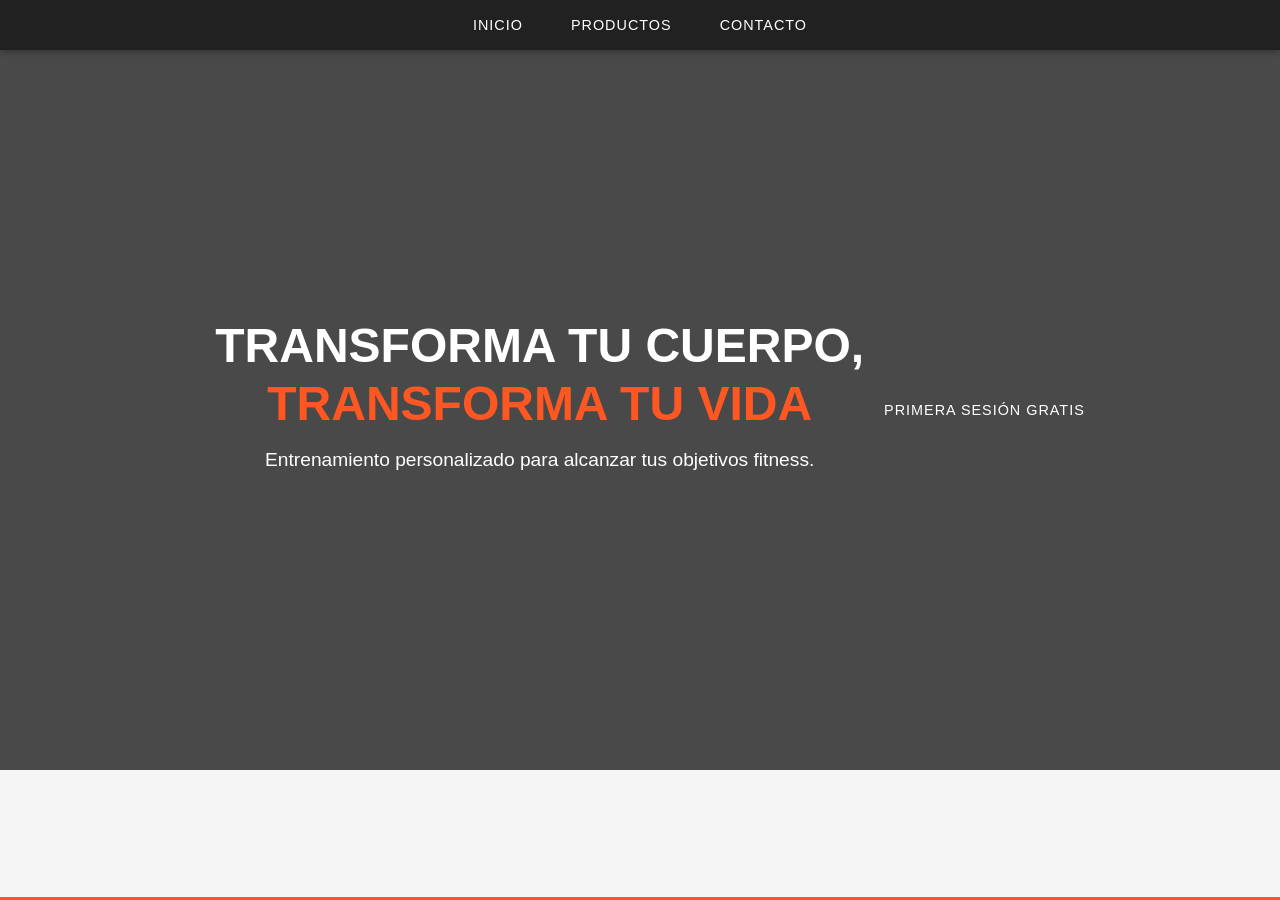
==== eleven-fitness/index.html @ de83482a "Comenzando proyecto landing personal trainer" ====
<!DOCTYPE html>
<html lang="en">
<head>
    <meta charset="UTF-8">
    <meta name="viewport" content="width=device-width, initial-scale=1.0">
    <title>Elleven Fitnes</title>
    <link rel="stylesheet" href="./css/styles.css">
</head>
<body>
    <header>
        <nav>
            <ul>
                <li><a href="#">Inicio</a></li>
                <li><a href="#">Productos</a></li>
                <li><a href="#">Contacto</a></li>
            </ul>
        </nav>
    </header>
    <main>
        <section class="banner-principal">
            <div class="banner-contenido">
                <h1>TRANSFORMA TU CUERPO, <span>TRANSFORMA TU VIDA</span></h1>
                <p>Entrenamiento personalizado para alcanzar tus objetivos fitness.</p>
            </div>
            <a href="#contacto" class="btn-principal">PRIMERA SESIÓN GRATIS</a>
        </section>
    </main>
    <footer></footer>
</body>
</html>
---- eleven-fitness/css/styles.css ----
* {
  padding: 0;
  margin: 0;
  box-sizing: border-box;
}

:root {
  --naranja-principal: #ff5722;
  --naranja-secundario: #ff8a65;
  --negro-principal: #212121;
  --gris-oscuro: #424242;
  --gris-claro: #f5f5f5;
  --blanco: #ffffff;
}

body {
  font-family: "Roboto", Arial, sans-serif;
  background-color: var(--gris-claro);
  color: var(--negro-principal);
}

header {
  background-color: var(--negro-principal);
  box-shadow: 0 2px 8px rgba(0, 0, 0, 0.3);
  padding: 1rem 0;
}

nav {
  display: flex;
  justify-content: center;
  max-width: 1200px;
  margin: 0 auto;
}

ul {
  display: flex;
  list-style: none;
}

li {
  margin: 0 1.5rem;
}

a {
  text-decoration: none;
  color: var(--blanco);
  font-weight: 500;
  transition: color 0.3s;
  text-transform: uppercase;
  letter-spacing: 1px;
  font-size: 0.9rem;
}

a:hover {
  color: var(--naranja-principal);
}

header::after {
  content: '';
  display: block;
  height: 3px;
  background-color: var(--naranja-principal);
  width: 100%;
  position: absolute;
  bottom: 0;
  left: 0;
}

/* Banner principal */

.banner-principal{
  background-image: linear-gradient(rgba(0, 0, 0, 0.7), rgba(0, 0, 0, 0.7)), url(/practica/img/img-banner.jpg);
  height: 80vh;
  background-size: cover;
  background-position: center;
  display: flex;
  align-items: center;
  justify-content: center;
  text-align: center;
  position: relative;
}

.banner-contenido{
  max-width: 800px;
  color: var(--blanco);
  padding: 0 20px;
}

.banner-contenido h1{
  font-size: 3rem;
  font-weight: 800;
  margin-bottom: 1rem;
  line-height: 1.2;
  text-transform: uppercase;
}

.banner-contenido h1 span {
  color: var(--naranja-principal);
  display: block; /* Hace que "TRANSFORMA TU VIDA" aparezca en una nueva línea */
}

.banner-contenido p {
  font-size: 1.2rem;
  margin-bottom: 2rem;
  font-weight: 300;
}
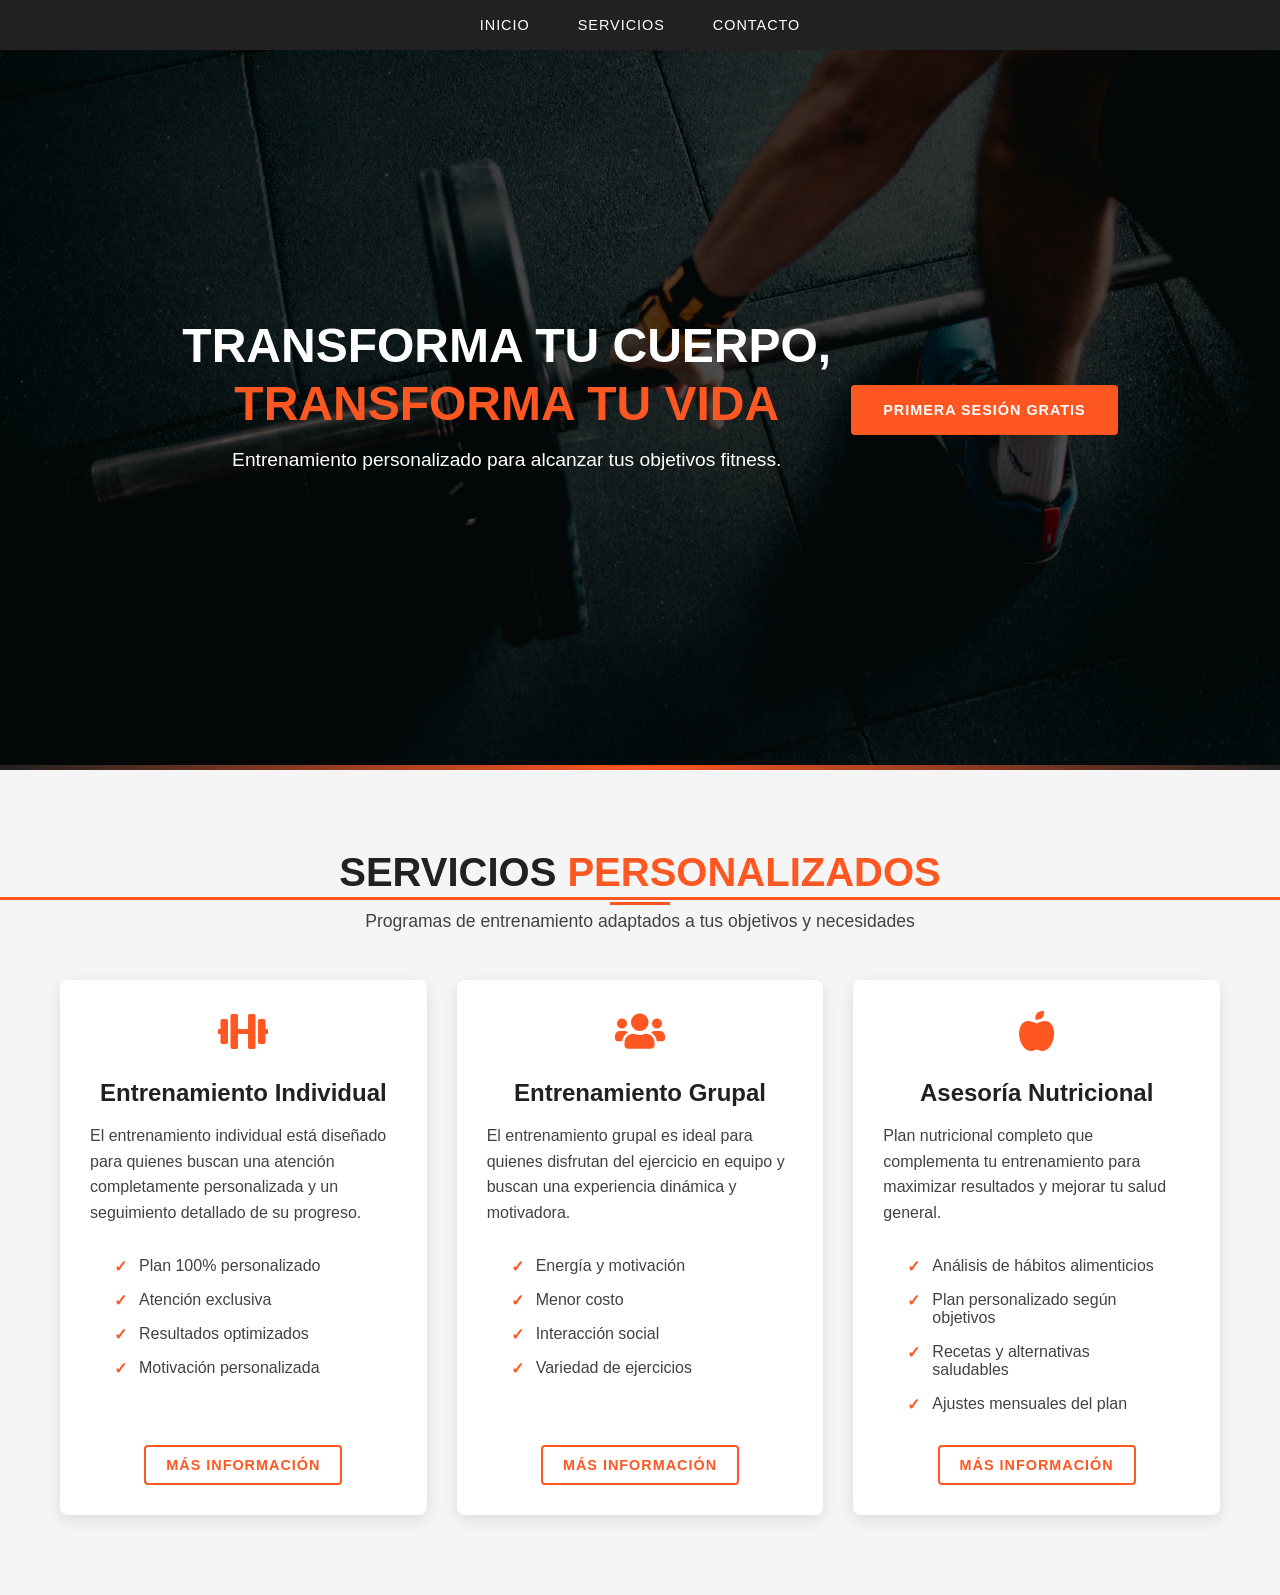
==== commit 4c26d266: "Se agrego seccion servicios, archivo js para funcionalidad de los modal" ====
--- a/eleven-fitness/index.html
+++ b/eleven-fitness/index.html
@@ -1,30 +1,292 @@
 <!DOCTYPE html>
 <html lang="en">
-<head>
-    <meta charset="UTF-8">
-    <meta name="viewport" content="width=device-width, initial-scale=1.0">
-    <title>Elleven Fitnes</title>
-    <link rel="stylesheet" href="./css/styles.css">
-</head>
-<body>
+  <head>
+    <meta charset="UTF-8" />
+    <meta name="viewport" content="width=device-width, initial-scale=1.0" />
+    <title>Elleven Fitness</title>
+    <link rel="stylesheet" href="./css/styles.css" />
+    <link
+      rel="stylesheet"
+      href="https://cdnjs.cloudflare.com/ajax/libs/font-awesome/5.15.4/css/all.min.css"
+    />
+  </head>
+  <body>
     <header>
-        <nav>
-            <ul>
-                <li><a href="#">Inicio</a></li>
-                <li><a href="#">Productos</a></li>
-                <li><a href="#">Contacto</a></li>
-            </ul>
-        </nav>
+      <nav>
+        <ul>
+          <li><a href="#">Inicio</a></li>
+          <li><a href="#">servicios</a></li>
+          <li><a href="#">Contacto</a></li>
+        </ul>
+      </nav>
     </header>
     <main>
-        <section class="banner-principal">
-            <div class="banner-contenido">
-                <h1>TRANSFORMA TU CUERPO, <span>TRANSFORMA TU VIDA</span></h1>
-                <p>Entrenamiento personalizado para alcanzar tus objetivos fitness.</p>
+      <section class="banner-principal">
+        <div class="banner-contenido">
+          <h1>TRANSFORMA TU CUERPO, <span>TRANSFORMA TU VIDA</span></h1>
+          <p>
+            Entrenamiento personalizado para alcanzar tus objetivos fitness.
+          </p>
+        </div>
+        <a href="#contacto" class="btn-principal">PRIMERA SESIÓN GRATIS</a>
+      </section>
+      <section class="servicios" id="servicios">
+        <div class="contenedor">
+          <div class="encabezado-seccion">
+            <h2>SERVICIOS <span>PERSONALIZADOS</span></h2>
+            <p>
+              Programas de entrenamiento adaptados a tus objetivos y necesidades
+            </p>
+          </div>
+
+          <div class="grid-servicios">
+            <!-- Servicio 1 -->
+            <div class="tarjeta-servicio">
+              <div class="icono-servicio">
+                <i class="fas fa-dumbbell"></i>
+              </div>
+              <h3>Entrenamiento Individual</h3>
+              <p>
+                El entrenamiento individual está diseñado para quienes buscan
+                una atención completamente personalizada y un seguimiento
+                detallado de su progreso.
+              </p>
+              <ul class="caracteristicas-servicio">
+                <li>Plan 100% personalizado</li>
+                <li>Atención exclusiva</li>
+                <li>Resultados optimizados</li>
+                <li>Motivación personalizada</li>
+              </ul>
+              <a
+                href="#"
+                class="btn-secundario abrir-modal"
+                data-modal="modal-servicio-1"
+                >Más información</a
+              >
             </div>
-            <a href="#contacto" class="btn-principal">PRIMERA SESIÓN GRATIS</a>
-        </section>
+
+            <div class="tarjeta-servicio">
+              <div class="icono-servicio">
+                <i class="fas fa-users"></i>
+              </div>
+              <h3>Entrenamiento Grupal</h3>
+              <p>
+                El entrenamiento grupal es ideal para quienes disfrutan del
+                ejercicio en equipo y buscan una experiencia dinámica y
+                motivadora.
+              </p>
+              <ul class="caracteristicas-servicio">
+                <li>Energía y motivación</li>
+                <li>Menor costo</li>
+                <li>Interacción social</li>
+                <li>Variedad de ejercicios</li>
+              </ul>
+              <a
+                href="#"
+                class="btn-secundario abrir-modal"
+                data-modal="modal-servicio-2"
+                >Más información</a
+              >
+            </div>
+
+            <div class="tarjeta-servicio">
+              <div class="icono-servicio">
+                <i class="fas fa-apple-alt"></i>
+              </div>
+              <h3>Asesoría Nutricional</h3>
+              <p>
+                Plan nutricional completo que complementa tu entrenamiento para
+                maximizar resultados y mejorar tu salud general.
+              </p>
+              <ul class="caracteristicas-servicio">
+                <li>Análisis de hábitos alimenticios</li>
+                <li>Plan personalizado según objetivos</li>
+                <li>Recetas y alternativas saludables</li>
+                <li>Ajustes mensuales del plan</li>
+              </ul>
+              <a
+                href="#"
+                class="btn-secundario abrir-modal"
+                data-modal="modal-servicio-3"
+                >Más información</a
+              >
+            </div>
+          </div>
+        </div>
+      </section>
     </main>
     <footer></footer>
-</body>
-</html>+    <!-- Modales para servicios -->
+    <div class="overlay-modal" id="overlay-modal"></div>
+
+    <!-- Modal Servicio 1 -->
+    <div class="modal" id="modal-servicio-1">
+      <div class="contenido-modal">
+        <div class="encabezado-modal">
+          <h3>Entrenamiento Individual</h3>
+          <button class="cerrar-modal">&times;</button>
+        </div>
+        <div class="cuerpo-modal">
+          <p>
+            El entrenamiento individual está diseñado para quienes buscan una
+            atención completamente personalizada y un seguimiento detallado de
+            su progreso.
+          </p>
+
+          <h4>¿Qué incluye?</h4>
+          <ul>
+            <li>
+              <strong><span>Plan 100% personalizado</span>:</strong> Rutinas
+              adaptadas a tu nivel, objetivos y necesidades.
+            </li>
+            <li>
+              <strong><span>Atención exclusiva</span>:</strong> Corrección de
+              técnica en tiempo real y ajustes inmediatos en cada ejercicio.
+            </li>
+            <li>
+              <strong><span>Mayor flexibilidad</span>:</strong> Sesiones
+              adaptadas a tu disponibilidad horaria.
+            </li>
+            <li>
+              <strong><span>Seguimiento constante</span>:</strong> Monitoreo de
+              tu progreso y ajustes según sea necesario.
+            </li>
+            <li>
+              <strong><span>Técnica correcta</span>:</strong> Enfoque en la
+              ejecución adecuada para prevenir lesiones.
+            </li>
+          </ul>
+
+          <h4>Duración y frecuencia recomendada</h4>
+          <p>
+            Sesiones de 60 minutos, 2-3 veces por semana para resultados
+            óptimos.
+          </p>
+
+          <div class="precio-modal">
+            <span>Desde $8.000 por sesión</span>
+            <span>Paquetes disponibles con descuento</span>
+          </div>
+        </div>
+        <div class="pie-modal">
+          <a href="#contacto" class="btn-principal">Reservar sesión</a>
+        </div>
+      </div>
+    </div>
+
+    <!-- Modal Servicio 2 -->
+    <div class="modal" id="modal-servicio-2">
+      <div class="contenido-modal">
+        <div class="encabezado-modal">
+          <h3>Entrenamiento en Grupos</h3>
+          <button class="cerrar-modal">&times;</button>
+        </div>
+        <div class="cuerpo-modal">
+          <p>
+            El entrenamiento grupal es ideal para quienes disfrutan del
+            ejercicio en equipo y buscan una experiencia dinámica y motivadora.
+          </p>
+
+          <h4>¿Qué incluye?</h4>
+          <ul>
+            <li>
+              <strong><span>Energía y motivación:</span></strong> Entrenar en
+              grupo genera un ambiente estimulante y competitivo.
+            </li>
+            <li>
+              <strong><span>Menor costo:</span></strong> Una opción más
+              accesible sin perder la calidad del entrenamiento.
+            </li>
+            <li>
+              <strong><span>Interacción social:</span></strong> Compartir la
+              experiencia con otros hace que el entrenamiento sea más
+              entretenido.
+            </li>
+            <li>
+              <strong><span>Variedad de ejercicios</span></strong> Sesiones
+              dinámicas que combinan diferentes metodologías de entrenamiento.
+            </li>
+            <li>
+              <strong><span>Resultados en equipo:</span></strong> Alcanzar
+              objetivos personales dentro de un grupo que impulsa el esfuerzo y
+              la constancia.
+            </li>
+          </ul>
+
+          <h4>Duración y frecuencia recomendada</h4>
+          <p>
+            Sesiones de 60 minutos, 2 veces por semana para resultados
+            consistentes.
+          </p>
+
+          <div class="precio-modal">
+            <span>Desde $XX por persona/sesión</span>
+            <span>Descuentos para grupos completos</span>
+          </div>
+        </div>
+        <div class="pie-modal">
+          <a href="#contacto" class="btn-principal">Reservar sesión</a>
+        </div>
+      </div>
+    </div>
+
+    <!-- Modal Servicio 3 -->
+    <div class="modal" id="modal-servicio-3">
+      <div class="contenido-modal">
+        <div class="encabezado-modal">
+          <h3>Asesoría Nutricional</h3>
+          <button class="cerrar-modal">&times;</button>
+        </div>
+        <div class="cuerpo-modal">
+          <p>
+            Una buena alimentación es clave para potenciar el rendimiento y
+            optimizar los resultados del entrenamiento. Nuestra asesoría
+            nutricional deportiva está diseñada para complementar tu rutina y
+            ayudarte a alcanzar tus objetivos de forma eficiente.
+          </p>
+
+          <h4>¿Qué incluye?</h4>
+          <ul>
+            <li>
+              <strong><span>Plan nutricional personalizado:</span></strong>
+              Adaptado a tus necesidades energéticas y objetivos físicos.
+            </li>
+            <li>
+              <strong><span>Optimización del rendimiento:</span></strong>
+              Estrategias alimentarias para mejorar fuerza, resistencia y
+              recuperación.
+            </li>
+            <li>
+              <strong><span>Guía en suplementación:</span></strong>
+              Recomendaciones seguras y efectivas según tu tipo de
+              entrenamiento.
+            </li>
+            <li>
+              <strong><span>Seguimiento y ajustes:</span></strong> OEvaluación
+              continua para adaptar el plan a tu evolución.
+            </li>
+            <li>
+              <strong><span>Educación nutricional:</span></strong> Aprendé a
+              alimentarte correctamente para mantener resultados sostenibles.
+            </li>
+          </ul>
+
+          <h4>Proceso de asesoramiento</h4>
+          <p>
+            Consulta inicial de 60 minutos, seguimiento quincenal de 30 minutos
+            durante el primer mes, y ajustes mensuales posteriores.
+          </p>
+
+          <div class="precio-modal">
+            <span>Consulta inicial: $XX</span>
+            <span>Seguimiento mensual: $XX</span>
+          </div>
+        </div>
+        <div class="pie-modal">
+          <a href="#contacto" class="btn-principal">Agendar consulta</a>
+        </div>
+      </div>
+    </div>
+    <script src="/js/app.js"></script>
+  </body>
+</html>
--- a/eleven-fitness/css/styles.css
+++ b/eleven-fitness/css/styles.css
@@ -56,7 +56,7 @@
 }
 
 header::after {
-  content: '';
+  content: "";
   display: block;
   height: 3px;
   background-color: var(--naranja-principal);
@@ -68,8 +68,9 @@
 
 /* Banner principal */
 
-.banner-principal{
-  background-image: linear-gradient(rgba(0, 0, 0, 0.7), rgba(0, 0, 0, 0.7)), url(/practica/img/img-banner.jpg);
+.banner-principal {
+  background-image: linear-gradient(rgba(0, 0, 0, 0.7), rgba(0, 0, 0, 0.7)),
+    url(/eleven-fitness/img/img-banner.jpg);
   height: 80vh;
   background-size: cover;
   background-position: center;
@@ -80,13 +81,13 @@
   position: relative;
 }
 
-.banner-contenido{
+.banner-contenido {
   max-width: 800px;
   color: var(--blanco);
   padding: 0 20px;
 }
 
-.banner-contenido h1{
+.banner-contenido h1 {
   font-size: 3rem;
   font-weight: 800;
   margin-bottom: 1rem;
@@ -104,3 +105,360 @@
   margin-bottom: 2rem;
   font-weight: 300;
 }
+
+.btn-principal {
+  display: inline-block;
+  background-color: var(--naranja-principal);
+  color: var(--blanco);
+  padding: 15px 30px;
+  border-radius: 4px;
+  text-decoration: none;
+  font-weight: 600;
+  text-transform: uppercase;
+  letter-spacing: 1px;
+  transition: all 0.3s ease;
+  border: 2px solid var(--naranja-principal);
+}
+
+.btn-principal:hover {
+  background-color: transparent;
+  color: var(--naranja-principal);
+}
+
+.banner-principal::after {
+  content: "";
+  position: absolute;
+  bottom: 0;
+  left: 0;
+  width: 100%;
+  height: 5px;
+  background: linear-gradient(
+    to right,
+    var(--negro-principal),
+    var(--naranja-principal),
+    var(--negro-principal)
+  );
+}
+
+/* Sección de Servicios */
+.servicios {
+  padding: 5rem 0;
+  background-color: var(--gris-claro);
+}
+
+.contenedor {
+  max-width: 1200px;
+  margin: 0 auto;
+  padding: 0 20px;
+}
+
+.encabezado-seccion {
+  text-align: center;
+  margin-bottom: 3rem;
+}
+
+.encabezado-seccion h2 {
+  font-size: 2.5rem;
+  color: var(--negro-principal);
+  margin-bottom: 1rem;
+  position: relative;
+  display: inline-block;
+}
+
+.encabezado-seccion h2 span {
+  color: var(--naranja-principal);
+}
+
+.encabezado-seccion h2::after {
+  content: "";
+  position: absolute;
+  width: 60px;
+  height: 3px;
+  background-color: var(--naranja-principal);
+  bottom: -10px;
+  left: 50%;
+  transform: translateX(-50%);
+}
+
+.encabezado-seccion p {
+  font-size: 1.1rem;
+  color: var(--gris-oscuro);
+  max-width: 700px;
+  margin: 0 auto;
+}
+
+.grid-servicios {
+  display: grid;
+  grid-template-columns: repeat(auto-fit, minmax(300px, 2fr));
+  gap: 30px;
+}
+
+.tarjeta-servicio {
+  background-color: var(--blanco);
+  border-radius: 8px;
+  overflow: hidden;
+  box-shadow: 0 5px 15px rgba(0, 0, 0, 0.1);
+  transition: transform 0.3s ease, box-shadow 0.3s ease;
+  padding: 30px;
+  display: flex;
+  flex-direction: column;
+  height: 100%;
+}
+
+.tarjeta-servicio:hover {
+  transform: translateY(-10px);
+  box-shadow: 0 15px 30px rgba(0, 0, 0, 0.2);
+}
+
+.icono-servicio {
+  font-size: 2.5rem;
+  color: var(--naranja-principal);
+  margin-bottom: 1.5rem;
+  text-align: center;
+}
+
+.tarjeta-servicio h3 {
+  font-size: 1.5rem;
+  margin-bottom: 1rem;
+  color: var(--negro-principal);
+  text-align: center;
+}
+
+.tarjeta-servicio p {
+  color: var(--gris-oscuro);
+  margin-bottom: 1.5rem;
+  line-height: 1.6;
+}
+
+.caracteristicas-servicio {
+  list-style: none;
+  margin-bottom: 1.5rem;
+  flex-grow: 1; /* Hace que la lista ocupe el espacio disponible */
+  display: flex;
+  flex-direction: column;
+}
+
+.caracteristicas-servicio li {
+  padding: 8px 0;
+  position: relative;
+  padding-left: 25px;
+  color: var(--gris-oscuro);
+}
+
+.caracteristicas-servicio li::before {
+  content: "✓";
+  color: var(--naranja-principal);
+  position: absolute;
+  left: 0;
+  font-weight: bold;
+}
+
+.btn-secundario {
+  display: inline-block;
+  background-color: transparent;
+  color: var(--naranja-principal);
+  padding: 10px 20px;
+  border-radius: 4px;
+  text-decoration: none;
+  font-weight: 600;
+  text-transform: uppercase;
+  letter-spacing: 1px;
+  transition: all 0.3s ease;
+  border: 2px solid var(--naranja-principal);
+  text-align: center;
+  align-self: center; /* Alinea el botón al centro */
+}
+
+.btn-secundario:hover {
+  background-color: var(--naranja-principal);
+  color: var(--blanco);
+}
+
+/* Estilos para modales */
+.overlay-modal {
+  position: fixed;
+  top: 0;
+  left: 0;
+  width: 100%;
+  height: 100%;
+  background-color: rgba(0, 0, 0, 0.7);
+  z-index: 1000;
+  display: none;
+  opacity: 0;
+  transition: opacity 0.3s ease;
+}
+
+.modal {
+  position: fixed;
+  top: 50%;
+  left: 50%;
+  transform: translate(-50%, -50%) scale(0.9);
+  background-color: var(--blanco);
+  width: 90%;
+  max-width: 600px;
+  border-radius: 8px;
+  z-index: 1001;
+  display: none;
+  opacity: 0;
+  transition: all 0.3s ease;
+  max-height: 90vh;
+  overflow-y: auto;
+}
+
+.modal.activo {
+  transform: translate(-50%, -50%) scale(1);
+  opacity: 1;
+  display: block;
+}
+
+.overlay-modal.activo {
+  opacity: 1;
+  display: block;
+}
+
+.contenido-modal {
+  display: flex;
+  flex-direction: column;
+}
+
+.encabezado-modal {
+  padding: 20px;
+  border-bottom: 1px solid #eee;
+  display: flex;
+  justify-content: space-between;
+  align-items: center;
+  position: sticky;
+  top: 0;
+  background-color: var(--blanco);
+  border-radius: 8px 8px 0 0;
+}
+
+.encabezado-modal h3 {
+  color: var(--naranja-principal);
+  margin: 0;
+  font-size: 1.5rem;
+}
+
+.cerrar-modal {
+  background: none;
+  border: none;
+  font-size: 1.8rem;
+  cursor: pointer;
+  color: var(--gris-oscuro);
+  transition: color 0.3s;
+}
+
+.cerrar-modal:hover {
+  color: var(--naranja-principal);
+}
+
+.cuerpo-modal {
+  padding: 20px;
+  line-height: 1.6;
+}
+
+.cuerpo-modal p {
+  margin-bottom: 1.2rem;
+  color: var(--gris-oscuro);
+}
+
+.cuerpo-modal h4 {
+  color: var(--negro-principal);
+  margin: 1.5rem 0 0.8rem;
+  font-size: 1.2rem;
+}
+
+.cuerpo-modal ul {
+  margin-bottom: 1.5rem;
+  padding-left: 20px;
+  display: flex;
+  flex-direction: column;
+}
+
+.cuerpo-modal ul li {
+  margin-bottom: 0.8rem;
+  position: relative;
+  padding-left: 5px;
+}
+
+.cuerpo-modal span {
+  color: var(--naranja-principal);
+}
+
+.precio-modal {
+  background-color: var(--gris-claro);
+  padding: 15px;
+  border-radius: 6px;
+  margin-top: 1.5rem;
+  display: flex;
+  flex-direction: column;
+}
+
+.precio-modal span {
+  margin-bottom: 5px;
+}
+
+.precio-modal span:first-child {
+  font-weight: bold;
+  color: var(--naranja-principal);
+  font-size: 1.1rem;
+}
+
+.pie-modal {
+  padding: 20px;
+  border-top: 1px solid #eee;
+  text-align: center;
+  background-color: var(--blanco);
+  border-radius: 0 0 8px 8px;
+  position: sticky;
+  bottom: 0;
+}
+
+/* Media querys */
+@media (max-width: 768px) {
+  .banner-principal {
+    height: 70vh;
+  }
+
+  .banner-contenido h1 {
+    font-size: 2rem;
+  }
+
+  .banner-contenido p {
+    font-size: 1rem;
+  }
+
+  .btn-principal {
+    padding: 12px 24px;
+    font-size: 0.9rem;
+  }
+
+  .servicios {
+    padding: 3rem 0;
+  }
+
+  .encabezado-seccion h2 {
+    font-size: 2rem;
+  }
+
+  .grid-servicios {
+    grid-template-columns: 1fr;
+    gap: 20px;
+  }
+
+  .tarjeta-servicio {
+    padding: 20px;
+  }
+  .modal {
+    width: 95%;
+    max-height: 85vh;
+  }
+
+  .encabezado-modal h3 {
+    font-size: 1.3rem;
+  }
+
+  .cuerpo-modal {
+    padding: 15px;
+  }
+}
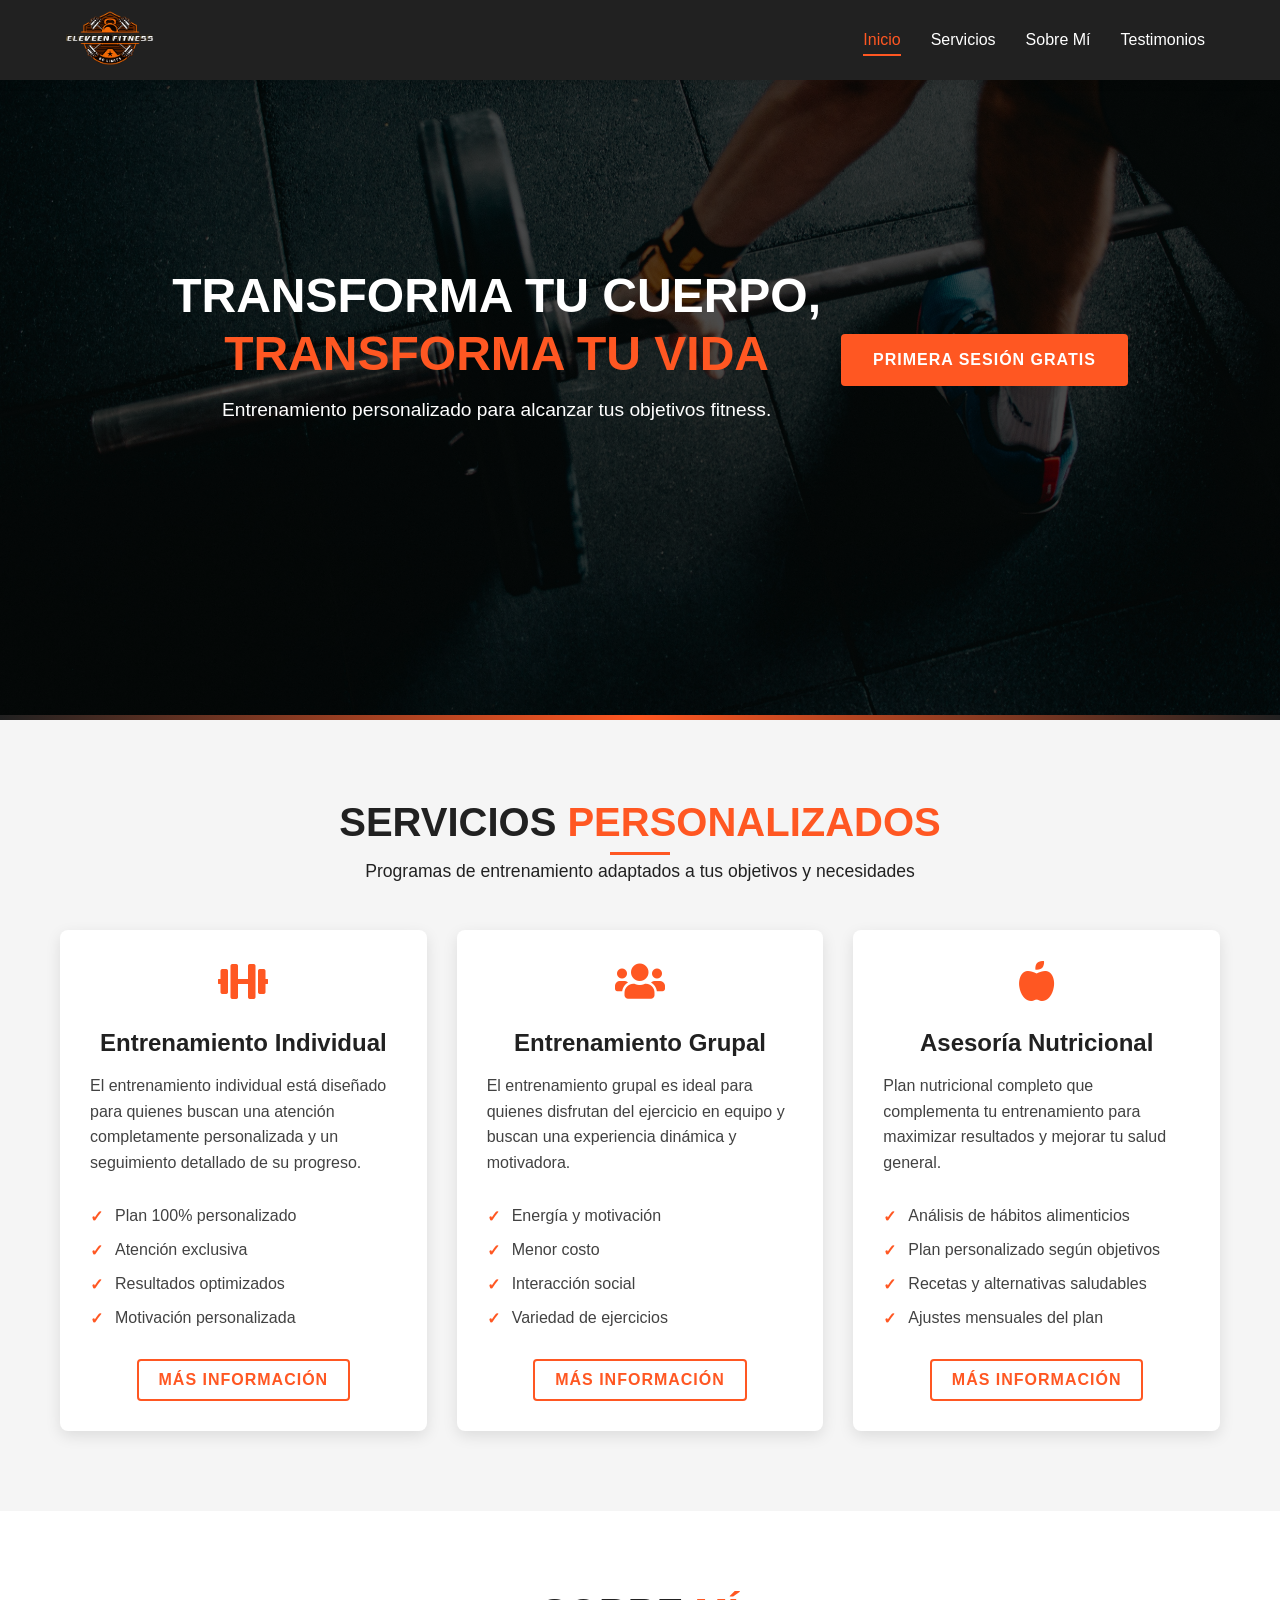
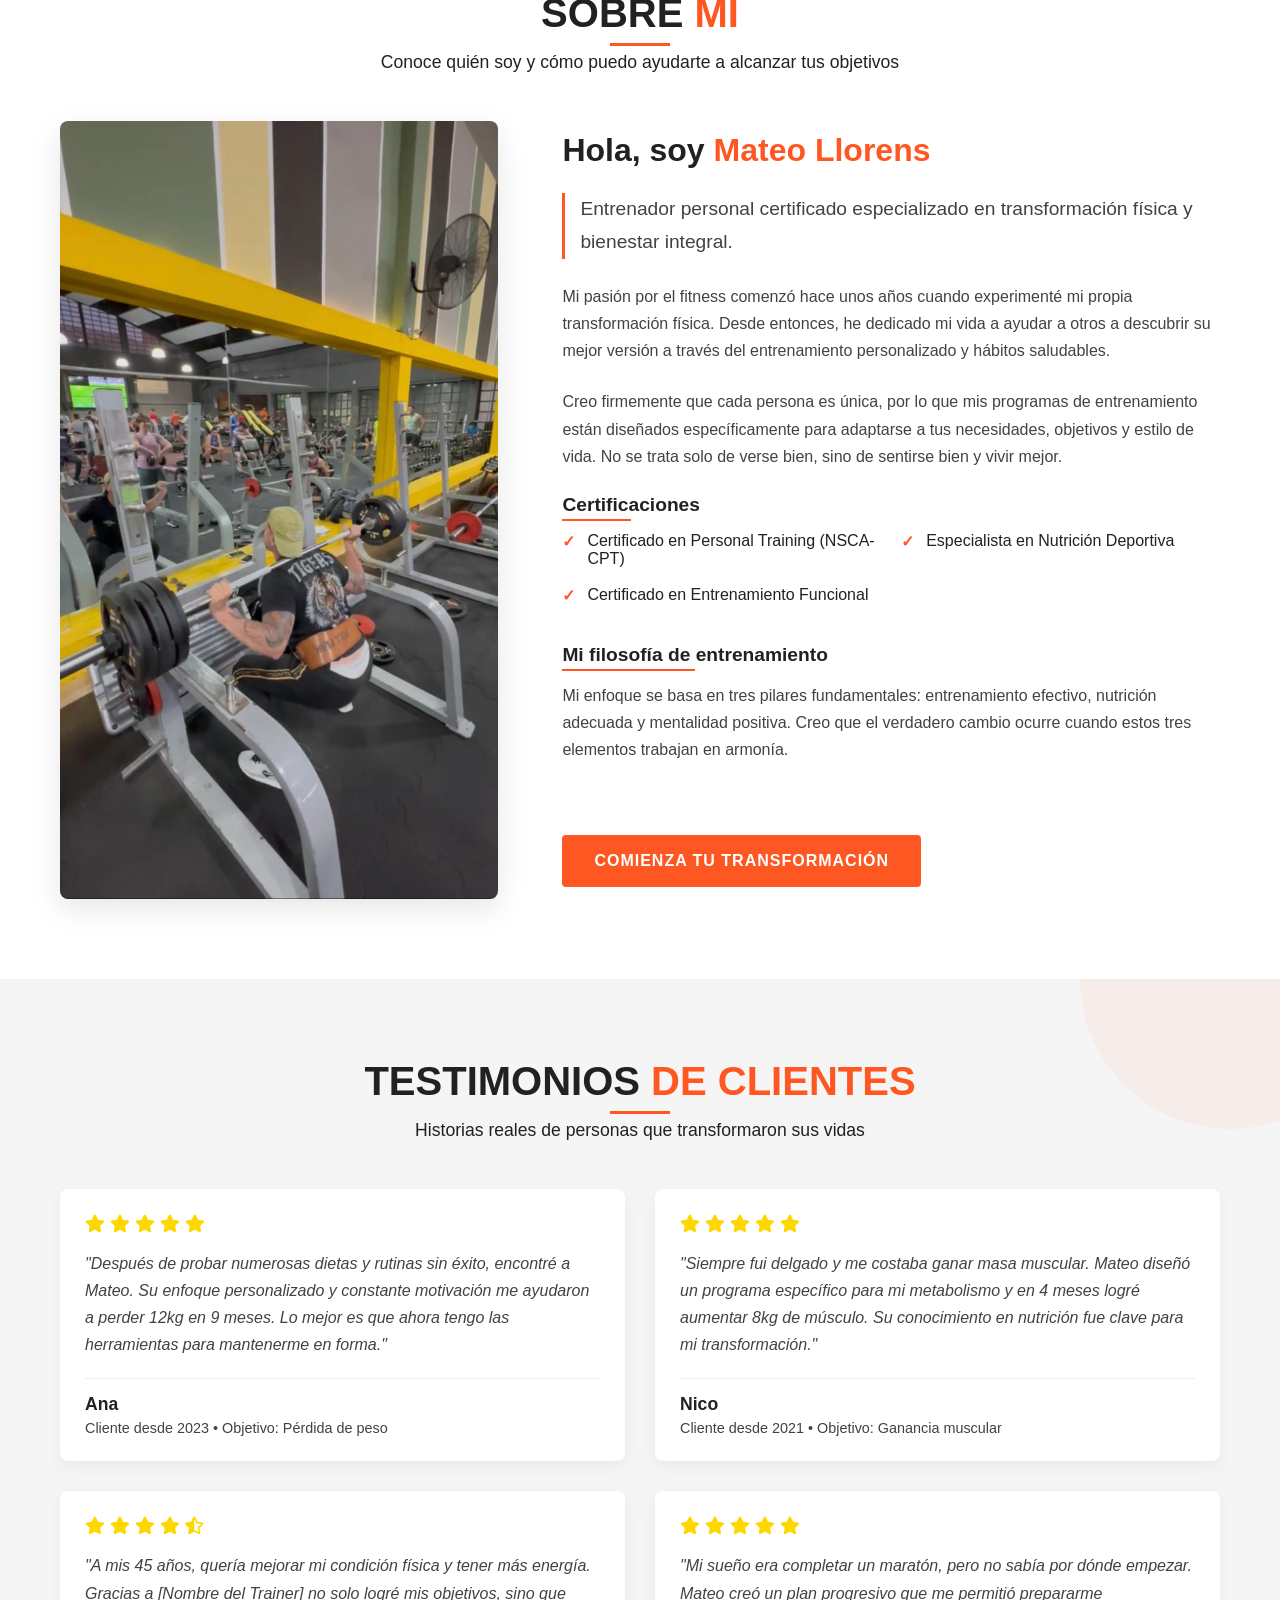
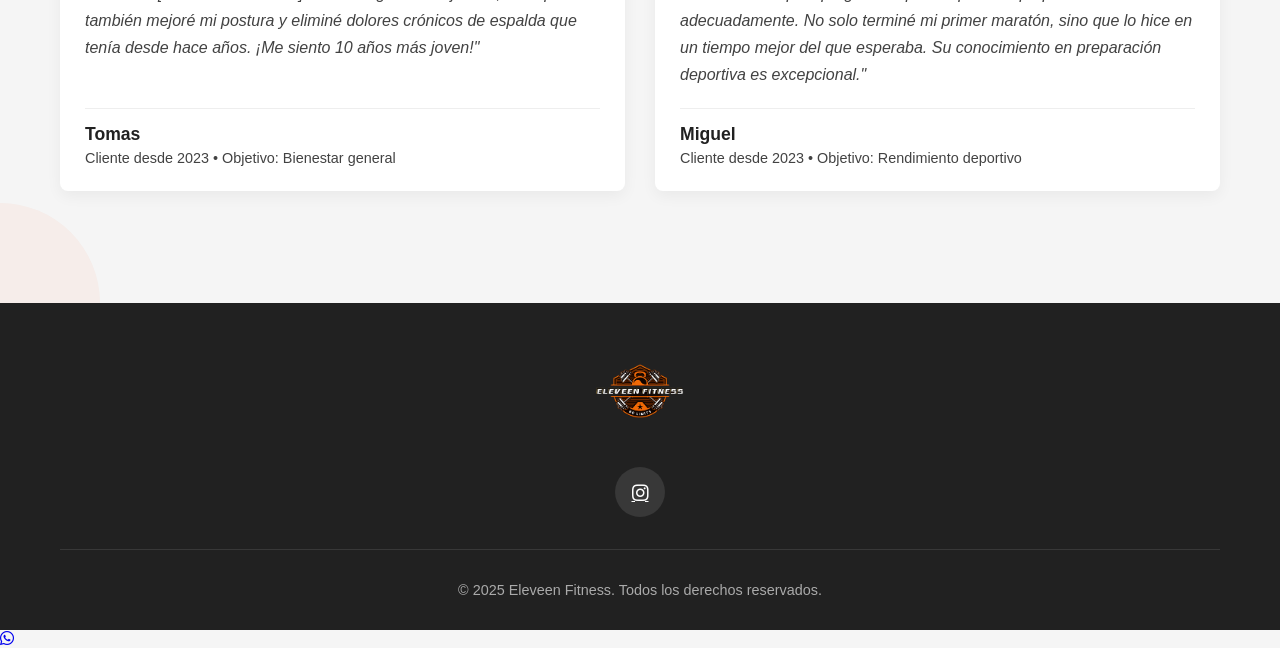
==== commit fe60f12b: "Actualizacion descripciones HTML, nuevas imagenes" ====
--- a/eleven-fitness/index.html
+++ b/eleven-fitness/index.html
@@ -3,22 +3,47 @@
   <head>
     <meta charset="UTF-8" />
     <meta name="viewport" content="width=device-width, initial-scale=1.0" />
-    <title>Elleven Fitness</title>
+    <title>Eleveen Fitness</title>
     <link rel="stylesheet" href="./css/styles.css" />
     <link
       rel="stylesheet"
       href="https://cdnjs.cloudflare.com/ajax/libs/font-awesome/5.15.4/css/all.min.css"
     />
+    <link rel="shortcut icon" href="./img/eleveen-fitness.png" />
   </head>
   <body>
-    <header>
-      <nav>
-        <ul>
-          <li><a href="#">Inicio</a></li>
-          <li><a href="#">servicios</a></li>
-          <li><a href="#">Contacto</a></li>
-        </ul>
-      </nav>
+    <header class="header">
+      <div class="contenedor">
+        <div class="navbar">
+          <!-- Logo -->
+          <div class="logo">
+            <a href="#">
+              <img
+                src="./img/eleveen-fitness.png"
+                alt="Nombre del Trainer"
+                class="logo-img"
+              />
+            </a>
+          </div>
+
+          <!-- Botón hamburguesa (solo visible en móvil) -->
+          <button class="boton-menu" id="boton-menu" aria-label="Abrir menú">
+            <span class="barra"></span>
+            <span class="barra"></span>
+            <span class="barra"></span>
+          </button>
+
+          <!-- Menú de navegación -->
+          <nav class="menu" id="menu">
+            <ul>
+              <li><a href="#" class="active">Inicio</a></li>
+              <li><a href="#servicios">Servicios</a></li>
+              <li><a href="#sobre-mi">Sobre Mí</a></li>
+              <li><a href="#testimonios">Testimonios</a></li>
+            </ul>
+          </nav>
+        </div>
+      </div>
     </header>
     <main>
       <section class="banner-principal">
@@ -40,7 +65,6 @@
           </div>
 
           <div class="grid-servicios">
-            <!-- Servicio 1 -->
             <div class="tarjeta-servicio">
               <div class="icono-servicio">
                 <i class="fas fa-dumbbell"></i>
@@ -114,8 +138,211 @@
           </div>
         </div>
       </section>
+      <section class="sobre-mi" id="sobre-mi">
+        <div class="contenedor">
+          <div class="encabezado-seccion">
+            <h2>SOBRE <span>MÍ</span></h2>
+            <p>
+              Conoce quién soy y cómo puedo ayudarte a alcanzar tus objetivos
+            </p>
+          </div>
+
+          <div class="contenido-sobre-mi">
+            <div class="imagen-sobre-mi">
+              <img src="./img/mate-sentadilla.jpeg" />
+            </div>
+
+            <div class="texto-sobre-mi">
+              <h3>Hola, soy <span>Mateo Llorens</span></h3>
+              <p class="destacado">
+                Entrenador personal certificado especializado en transformación
+                física y bienestar integral.
+              </p>
+
+              <p>
+                Mi pasión por el fitness comenzó hace unos años cuando
+                experimenté mi propia transformación física. Desde entonces, he
+                dedicado mi vida a ayudar a otros a descubrir su mejor versión a
+                través del entrenamiento personalizado y hábitos saludables.
+              </p>
+
+              <p>
+                Creo firmemente que cada persona es única, por lo que mis
+                programas de entrenamiento están diseñados específicamente para
+                adaptarse a tus necesidades, objetivos y estilo de vida. No se
+                trata solo de verse bien, sino de sentirse bien y vivir mejor.
+              </p>
+
+              <div class="certificaciones">
+                <h4>Certificaciones</h4>
+                <ul>
+                  <li>Certificado en Personal Training (NSCA-CPT)</li>
+                  <li>Especialista en Nutrición Deportiva</li>
+                  <li>Certificado en Entrenamiento Funcional</li>
+                </ul>
+              </div>
+
+              <div class="filosofia">
+                <h4>Mi filosofía de entrenamiento</h4>
+                <p>
+                  Mi enfoque se basa en tres pilares fundamentales:
+                  entrenamiento efectivo, nutrición adecuada y mentalidad
+                  positiva. Creo que el verdadero cambio ocurre cuando estos
+                  tres elementos trabajan en armonía.
+                </p>
+              </div>
+
+              <a href="#contacto" class="btn-principal"
+                >Comienza tu transformación</a
+              >
+            </div>
+          </div>
+        </div>
+      </section>
+      <section class="testimonios" id="testimonios">
+        <div class="contenedor">
+          <div class="encabezado-seccion">
+            <h2>TESTIMONIOS <span>DE CLIENTES</span></h2>
+            <p>Historias reales de personas que transformaron sus vidas</p>
+          </div>
+
+          <div class="slider-testimonios">
+            <!-- Testimonio 1 -->
+            <div class="tarjeta-testimonio">
+              <div class="contenido-testimonio">
+                <div class="estrellas">
+                  <i class="fas fa-star"></i>
+                  <i class="fas fa-star"></i>
+                  <i class="fas fa-star"></i>
+                  <i class="fas fa-star"></i>
+                  <i class="fas fa-star"></i>
+                </div>
+                <p class="texto-testimonio">
+                  "Después de probar numerosas dietas y rutinas sin éxito,
+                  encontré a Mateo. Su enfoque personalizado y constante
+                  motivación me ayudaron a perder 12kg en 9 meses. Lo mejor es
+                  que ahora tengo las herramientas para mantenerme en forma."
+                </p>
+                <div class="cliente-info">
+                  <h4>Ana</h4>
+                  <p>Cliente desde 2023 • Objetivo: Pérdida de peso</p>
+                </div>
+              </div>
+            </div>
+
+            <!-- Testimonio 2 -->
+            <div class="tarjeta-testimonio">
+              <div class="contenido-testimonio">
+                <div class="estrellas">
+                  <i class="fas fa-star"></i>
+                  <i class="fas fa-star"></i>
+                  <i class="fas fa-star"></i>
+                  <i class="fas fa-star"></i>
+                  <i class="fas fa-star"></i>
+                </div>
+                <p class="texto-testimonio">
+                  "Siempre fui delgado y me costaba ganar masa muscular. Mateo
+                  diseñó un programa específico para mi metabolismo y en 4 meses
+                  logré aumentar 8kg de músculo. Su conocimiento en nutrición
+                  fue clave para mi transformación."
+                </p>
+                <div class="cliente-info">
+                  <h4>Nico</h4>
+                  <p>Cliente desde 2021 • Objetivo: Ganancia muscular</p>
+                </div>
+              </div>
+            </div>
+
+            <!-- Testimonio 3 -->
+            <div class="tarjeta-testimonio">
+              <div class="contenido-testimonio">
+                <div class="estrellas">
+                  <i class="fas fa-star"></i>
+                  <i class="fas fa-star"></i>
+                  <i class="fas fa-star"></i>
+                  <i class="fas fa-star"></i>
+                  <i class="fas fa-star-half-alt"></i>
+                </div>
+                <p class="texto-testimonio">
+                  "A mis 45 años, quería mejorar mi condición física y tener más
+                  energía. Gracias a [Nombre del Trainer] no solo logré mis
+                  objetivos, sino que también mejoré mi postura y eliminé
+                  dolores crónicos de espalda que tenía desde hace años. ¡Me
+                  siento 10 años más joven!"
+                </p>
+                <div class="cliente-info">
+                  <h4>Tomas</h4>
+                  <p>Cliente desde 2023 • Objetivo: Bienestar general</p>
+                </div>
+              </div>
+            </div>
+
+            <!-- Testimonio 4 -->
+            <div class="tarjeta-testimonio">
+              <div class="contenido-testimonio">
+                <div class="estrellas">
+                  <i class="fas fa-star"></i>
+                  <i class="fas fa-star"></i>
+                  <i class="fas fa-star"></i>
+                  <i class="fas fa-star"></i>
+                  <i class="fas fa-star"></i>
+                </div>
+                <p class="texto-testimonio">
+                  "Mi sueño era completar un maratón, pero no sabía por dónde
+                  empezar. Mateo creó un plan progresivo que me permitió
+                  prepararme adecuadamente. No solo terminé mi primer maratón,
+                  sino que lo hice en un tiempo mejor del que esperaba. Su
+                  conocimiento en preparación deportiva es excepcional."
+                </p>
+                <div class="cliente-info">
+                  <h4>Miguel</h4>
+                  <p>Cliente desde 2023 • Objetivo: Rendimiento deportivo</p>
+                </div>
+              </div>
+            </div>
+          </div>
+        </div>
+      </section>
+      <section class="video-entrenamiento">
+        <div class="overlay">
+          
+        <div class="video">
+        </div>
+      </section>
     </main>
-    <footer></footer>
+    <footer class="footer-simple">
+      <div class="contenedor">
+        <div class="footer-contenido">
+          <!-- Logo o nombre -->
+          <div class="footer-logo">
+            <img
+              src="./img/eleveen-fitness.png"
+              alt="Eleveen Fitness"
+              class="logo-img"
+            />
+          </div>
+
+          <!-- Redes sociales -->
+          <div class="footer-redes">
+            <a href="#" aria-label="Instagram" class="red-social">
+              <i class="fab fa-instagram"></i>
+            </a>
+          </div>
+        </div>
+
+        <!-- Línea separadora -->
+        <div class="footer-separador"></div>
+
+        <!-- Copyright simple -->
+        <div class="footer-copyright">
+          <p>
+            &copy; <span id="anio-actual">2025</span> Eleveen Fitness. Todos los
+            derechos reservados.
+          </p>
+        </div>
+      </div>
+    </footer>
+
     <!-- Modales para servicios -->
     <div class="overlay-modal" id="overlay-modal"></div>
 
@@ -287,6 +514,9 @@
         </div>
       </div>
     </div>
-    <script src="/js/app.js"></script>
+    <a href="#" id="whatsapp-button" class="whatsapp-float" target="_blank">
+      <i class="fab fa-whatsapp"></i>
+  </a>
+    <script src="./js/app.js"></script>
   </body>
 </html>
--- a/eleven-fitness/css/styles.css
+++ b/eleven-fitness/css/styles.css
@@ -2,6 +2,7 @@
   padding: 0;
   margin: 0;
   box-sizing: border-box;
+  scroll-behavior: smooth;
 }
 
 :root {
@@ -19,51 +20,106 @@
   color: var(--negro-principal);
 }
 
-header {
+/* Estilos del header */
+.header {
   background-color: var(--negro-principal);
-  box-shadow: 0 2px 8px rgba(0, 0, 0, 0.3);
-  padding: 1rem 0;
-}
-
-nav {
-  display: flex;
-  justify-content: center;
+  position: fixed;
+  width: 100%;
+  top: 0;
+  left: 0;
+  z-index: 1000;
+  box-shadow: 0 2px 10px rgba(0, 0, 0, 0.1);
+}
+
+.contenedor {
   max-width: 1200px;
   margin: 0 auto;
-}
-
-ul {
+  padding: 0 20px;
+}
+
+.navbar {
+  display: flex;
+  justify-content: space-between;
+  align-items: center;
+  height: 80px;
+}
+
+/* Logo */
+.logo a {
+  display: block;
+}
+
+.logo-img {
+  height: 100px;
+  width: auto;
+}
+
+/* Botón del menú hamburguesa */
+.boton-menu {
+  display: none; /* Oculto en desktop */
+  background: none;
+  border: none;
+  cursor: pointer;
+  padding: 0;
+  width: 30px;
+  height: 24px;
+  position: relative;
+  z-index: 1001;
+}
+
+.boton-menu .barra {
+  display: block;
+  width: 100%;
+  height: 3px;
+  background-color: var(--blanco);
+  margin: 5px 0;
+  transition: transform 0.3s ease, opacity 0.3s ease;
+  border-radius: 3px;
+}
+
+/* Menú de navegación */
+.menu {
+  display: block; /* Visible en desktop */
+}
+
+.menu ul {
   display: flex;
   list-style: none;
 }
 
-li {
-  margin: 0 1.5rem;
-}
-
-a {
+.menu li {
+  margin: 0 15px;
+}
+
+.menu a {
+  color: var(--blanco);
   text-decoration: none;
-  color: var(--blanco);
+  font-size: 1rem;
   font-weight: 500;
-  transition: color 0.3s;
-  text-transform: uppercase;
-  letter-spacing: 1px;
-  font-size: 0.9rem;
-}
-
-a:hover {
-  color: var(--naranja-principal);
-}
-
-header::after {
+  padding: 8px 0;
+  position: relative;
+  transition: color 0.3s ease;
+}
+
+.menu a:hover,
+.menu a.active {
+  color: var(--naranja-principal);
+}
+
+.menu a::after {
   content: "";
-  display: block;
-  height: 3px;
+  position: absolute;
+  width: 0;
+  height: 2px;
   background-color: var(--naranja-principal);
-  width: 100%;
-  position: absolute;
   bottom: 0;
   left: 0;
+  transition: width 0.3s ease;
+}
+
+.menu a:hover::after,
+.menu a.active::after {
+  width: 100%;
 }
 
 /* Banner principal */
@@ -414,6 +470,426 @@
   bottom: 0;
 }
 
+/* Sección Sobre Mí */
+.sobre-mi {
+  padding: 5rem 0;
+  background-color: var(--blanco);
+  position: relative;
+}
+
+/* .sobre-mi::before {
+  content: "";
+  position: absolute;
+  top: 0;
+  left: 0;
+  width: 100%;
+  height: 100%;
+  background-image: linear-gradient(
+      rgba(255, 255, 255, 0.95),
+      rgba(255, 255, 255, 0.95)
+    ),
+    url("ruta-a-patron-o-textura.jpg");
+  background-size: cover;
+  z-index: 0;
+} */
+
+.contenido-sobre-mi {
+  display: grid;
+  grid-template-columns: 1fr;
+  gap: 3rem;
+  position: relative;
+  z-index: 1;
+}
+
+.encabezado-seccion p {
+  color: var(--negro-principal);
+}
+
+.imagen-sobre-mi {
+  position: relative;
+  border-radius: 8px;
+  overflow: hidden;
+  box-shadow: 0 10px 30px rgba(0, 0, 0, 0.1);
+  max-width: 500px;
+  margin: 0 auto;
+}
+
+.imagen-sobre-mi img {
+  width: 100%;
+  height: auto;
+  display: block;
+  transition: transform 0.5s ease;
+}
+
+.imagen-sobre-mi:hover img {
+  transform: scale(1.03);
+}
+
+.experiencia-badge {
+  position: absolute;
+  bottom: 30px;
+  right: -20px;
+  background-color: var(--naranja-principal);
+  color: var(--blanco);
+  padding: 15px;
+  border-radius: 50%;
+  width: 120px;
+  height: 120px;
+  display: flex;
+  flex-direction: column;
+  justify-content: center;
+  align-items: center;
+  text-align: center;
+  box-shadow: 0 5px 15px rgba(0, 0, 0, 0.2);
+}
+
+.experiencia-badge .numero {
+  font-size: 2.5rem;
+  font-weight: 700;
+  line-height: 1;
+}
+
+.experiencia-badge .texto {
+  font-size: 0.7rem;
+  font-weight: 600;
+  line-height: 1.2;
+}
+
+.texto-sobre-mi {
+  display: flex;
+  flex-direction: column;
+  justify-content: center;
+}
+
+.texto-sobre-mi h3 {
+  font-size: 2rem;
+  margin-bottom: 1.5rem;
+  color: var(--negro-principal);
+}
+
+.texto-sobre-mi h3 span {
+  color: var(--naranja-principal);
+}
+
+.texto-sobre-mi .destacado {
+  font-size: 1.2rem;
+  font-weight: 500;
+  margin-bottom: 1.5rem;
+  color: var(--gris-oscuro);
+  border-left: 3px solid var(--naranja-principal);
+  padding-left: 15px;
+}
+
+.texto-sobre-mi p {
+  margin-bottom: 1.5rem;
+  line-height: 1.7;
+  color: var(--gris-oscuro);
+}
+
+.certificaciones,
+.filosofia {
+  margin-bottom: 2rem;
+}
+
+.texto-sobre-mi h4 {
+  font-size: 1.2rem;
+  margin-bottom: 1rem;
+  color: var(--negro-principal);
+  position: relative;
+  display: inline-block;
+}
+
+.texto-sobre-mi h4::after {
+  content: "";
+  position: absolute;
+  width: 50%;
+  height: 2px;
+  background-color: var(--naranja-principal);
+  bottom: -5px;
+  left: 0;
+}
+
+.certificaciones ul {
+  list-style: none;
+  display: grid;
+  grid-template-columns: 1fr 1fr;
+  gap: 10px 20px;
+}
+
+.certificaciones li {
+  position: relative;
+  padding-left: 25px;
+  margin-bottom: 0.5rem;
+}
+
+.certificaciones li::before {
+  content: "✓";
+  color: var(--naranja-principal);
+  position: absolute;
+  left: 0;
+  font-weight: bold;
+}
+
+.texto-sobre-mi .btn-principal {
+  align-self: flex-start;
+  margin-top: 1rem;
+}
+
+/* Sección de Testimonios */
+.testimonios {
+  padding: 5rem 0;
+  background-color: var(--gris-claro);
+  position: relative;
+  overflow: hidden;
+}
+
+.testimonios::before {
+  content: "";
+  position: absolute;
+  top: 0;
+  right: 0;
+  width: 300px;
+  height: 300px;
+  background-color: rgba(255, 87, 34, 0.05);
+  border-radius: 50%;
+  transform: translate(100px, -150px);
+  z-index: 0;
+}
+
+.testimonios::after {
+  content: "";
+  position: absolute;
+  bottom: 0;
+  left: 0;
+  width: 200px;
+  height: 200px;
+  background-color: rgba(255, 87, 34, 0.05);
+  border-radius: 50%;
+  transform: translate(-100px, 100px);
+  z-index: 0;
+}
+
+.slider-testimonios {
+  display: grid;
+  grid-template-columns: repeat(auto-fit, minmax(300px, 1fr));
+  gap: 30px;
+  margin-bottom: 2rem;
+  position: relative;
+  z-index: 1;
+}
+
+.tarjeta-testimonio {
+  background-color: var(--blanco);
+  border-radius: 8px;
+  overflow: hidden;
+  box-shadow: 0 5px 15px rgba(0, 0, 0, 0.05);
+  transition: transform 0.3s ease, box-shadow 0.3s ease;
+  display: flex;
+  flex-direction: column;
+  height: 100%;
+}
+
+.tarjeta-testimonio:hover {
+  transform: translateY(-10px);
+  box-shadow: 0 15px 30px rgba(0, 0, 0, 0.1);
+}
+
+.info-transformacion {
+  position: absolute;
+  bottom: 0;
+  right: 0;
+  background-color: var(--naranja-principal);
+  color: var(--blanco);
+  padding: 8px 15px;
+  font-weight: 700;
+  font-size: 1.1rem;
+}
+
+.contenido-testimonio {
+  padding: 25px;
+  display: flex;
+  flex-direction: column;
+  flex-grow: 1;
+}
+
+.estrellas {
+  color: #ffd700;
+  margin-bottom: 15px;
+  font-size: 1.1rem;
+}
+
+.texto-testimonio {
+  font-style: italic;
+  margin-bottom: 20px;
+  line-height: 1.7;
+  color: var(--gris-oscuro);
+  flex-grow: 1;
+}
+
+.cliente-info {
+  border-top: 1px solid #eee;
+  padding-top: 15px;
+}
+
+.cliente-info h4 {
+  font-size: 1.1rem;
+  margin-bottom: 5px;
+  color: var(--negro-principal);
+}
+
+.cliente-info p {
+  font-size: 0.9rem;
+  color: var(--gris-oscuro);
+}
+
+/* Controles del slider */
+.controles-slider {
+  display: flex;
+  justify-content: center;
+  align-items: center;
+  margin-top: 2rem;
+}
+
+.control-prev,
+.control-next {
+  background-color: var(--blanco);
+  border: none;
+  width: 40px;
+  height: 40px;
+  border-radius: 50%;
+  display: flex;
+  justify-content: center;
+  align-items: center;
+  cursor: pointer;
+  box-shadow: 0 2px 5px rgba(0, 0, 0, 0.1);
+  transition: all 0.3s ease;
+  color: var(--negro-principal);
+}
+
+.control-prev:hover,
+.control-next:hover {
+  background-color: var(--naranja-principal);
+  color: var(--blanco);
+}
+
+.indicadores {
+  display: flex;
+  margin: 0 15px;
+}
+
+.indicador {
+  width: 10px;
+  height: 10px;
+  border-radius: 50%;
+  background-color: #ddd;
+  margin: 0 5px;
+  cursor: pointer;
+  transition: all 0.3s ease;
+}
+
+.indicador.activo {
+  background-color: var(--naranja-principal);
+  transform: scale(1.2);
+}
+
+/* Footer Simple */
+.footer-simple {
+  background-color: var(--negro-principal);
+  color: #f5f5f5;
+  padding: 3rem 0 2rem;
+  text-align: center;
+}
+
+.footer-contenido {
+  display: flex;
+  flex-direction: column;
+  align-items: center;
+  justify-content: center;
+  gap: 2rem;
+}
+
+.footer-logo h3 {
+  font-size: 2rem;
+  color: var(--blanco);
+  margin: 0;
+}
+
+.footer-logo span {
+  color: var(--naranja-principal);
+}
+
+.footer-redes {
+  display: flex;
+  gap: 20px;
+  justify-content: center;
+}
+
+.red-social {
+  display: flex;
+  align-items: center;
+  justify-content: center;
+  width: 50px;
+  height: 50px;
+  background-color: rgba(255, 255, 255, 0.1);
+  border-radius: 50%;
+  color: var(--blanco);
+  font-size: 1.2rem;
+  transition: all 0.3s ease;
+}
+
+.red-social:hover {
+  background-color: var(--naranja-principal);
+  transform: translateY(-5px);
+}
+
+.footer-separador {
+  height: 1px;
+  background-color: rgba(255, 255, 255, 0.1);
+  margin: 2rem 0;
+}
+
+.footer-copyright {
+  color: #aaa;
+  font-size: 0.9rem;
+}
+
+.logo-img {
+  max-height: 80px;
+  width: auto;
+}
+
+/* Animación para los iconos de redes sociales */
+@keyframes pulso {
+  0% {
+    transform: scale(1);
+  }
+  50% {
+    transform: scale(1.1);
+  }
+  100% {
+    transform: scale(1);
+  }
+}
+
+.red-social:hover i {
+  animation: pulso 0.8s infinite;
+}
+
+@media (min-width: 992px) {
+  .contenido-sobre-mi {
+    grid-template-columns: 1fr 1.5fr;
+    gap: 4rem;
+  }
+
+  .imagen-sobre-mi {
+    margin: 0;
+  }
+
+  .slider-testimonios {
+    grid-template-columns: repeat(2, 1fr);
+  }
+}
+
 /* Media querys */
 @media (max-width: 768px) {
   .banner-principal {
@@ -461,4 +937,117 @@
   .cuerpo-modal {
     padding: 15px;
   }
-}
+  .certificaciones ul {
+    grid-template-columns: 1fr;
+  }
+
+  .experiencia-badge {
+    width: 100px;
+    height: 100px;
+    right: -10px;
+    bottom: 20px;
+  }
+
+  .experiencia-badge .numero {
+    font-size: 2rem;
+  }
+
+  .experiencia-badge .texto {
+    font-size: 0.6rem;
+  }
+
+  .slider-testimonios {
+    grid-template-columns: 1fr;
+  }
+
+  .foto-cliente {
+    height: 180px;
+  }
+
+  .footer-simple {
+    padding: 2rem 0 1.5rem;
+  }
+
+  .footer-logo h3 {
+    font-size: 1.8rem;
+  }
+
+  .red-social {
+    width: 45px;
+    height: 45px;
+  }
+
+  /* Mostrar botón de menú en móvil */
+  .boton-menu {
+    display: block;
+  }
+
+  /* Ocultar menú por defecto en móvil */
+  .menu {
+    position: fixed;
+    top: 0;
+    right: -100%;
+    width: 80%;
+    max-width: 300px;
+    height: 100vh;
+    background-color: var(--negro-principal);
+    padding: 100px 20px 40px;
+    transition: right 0.3s ease;
+    box-shadow: -5px 0 15px rgba(0, 0, 0, 0.1);
+  }
+
+  /* Clase para mostrar el menú cuando está activo */
+  .menu.activo {
+    right: 0;
+  }
+
+  /* Cambiar a menú vertical en móvil */
+  .menu ul {
+    flex-direction: column;
+    align-items: center;
+  }
+
+  .menu li {
+    margin: 15px 0;
+    width: 100%;
+    text-align: center;
+  }
+
+  .menu a {
+    display: block;
+    font-size: 1.2rem;
+    padding: 10px 0;
+  }
+
+  /* Animación del botón hamburguesa cuando está activo */
+  .boton-menu.activo .barra:nth-child(1) {
+    transform: translateY(8px) rotate(45deg);
+  }
+
+  .boton-menu.activo .barra:nth-child(2) {
+    opacity: 0;
+  }
+
+  .boton-menu.activo .barra:nth-child(3) {
+    transform: translateY(-8px) rotate(-45deg);
+  }
+
+  /* Overlay para cerrar el menú al hacer clic fuera */
+  .overlay {
+    position: fixed;
+    top: 0;
+    left: 0;
+    width: 100%;
+    height: 100%;
+    background-color: rgba(0, 0, 0, 0.5);
+    z-index: 999;
+    opacity: 0;
+    visibility: hidden;
+    transition: opacity 0.3s ease;
+  }
+
+  .overlay.activo {
+    opacity: 1;
+    visibility: visible;
+  }
+}
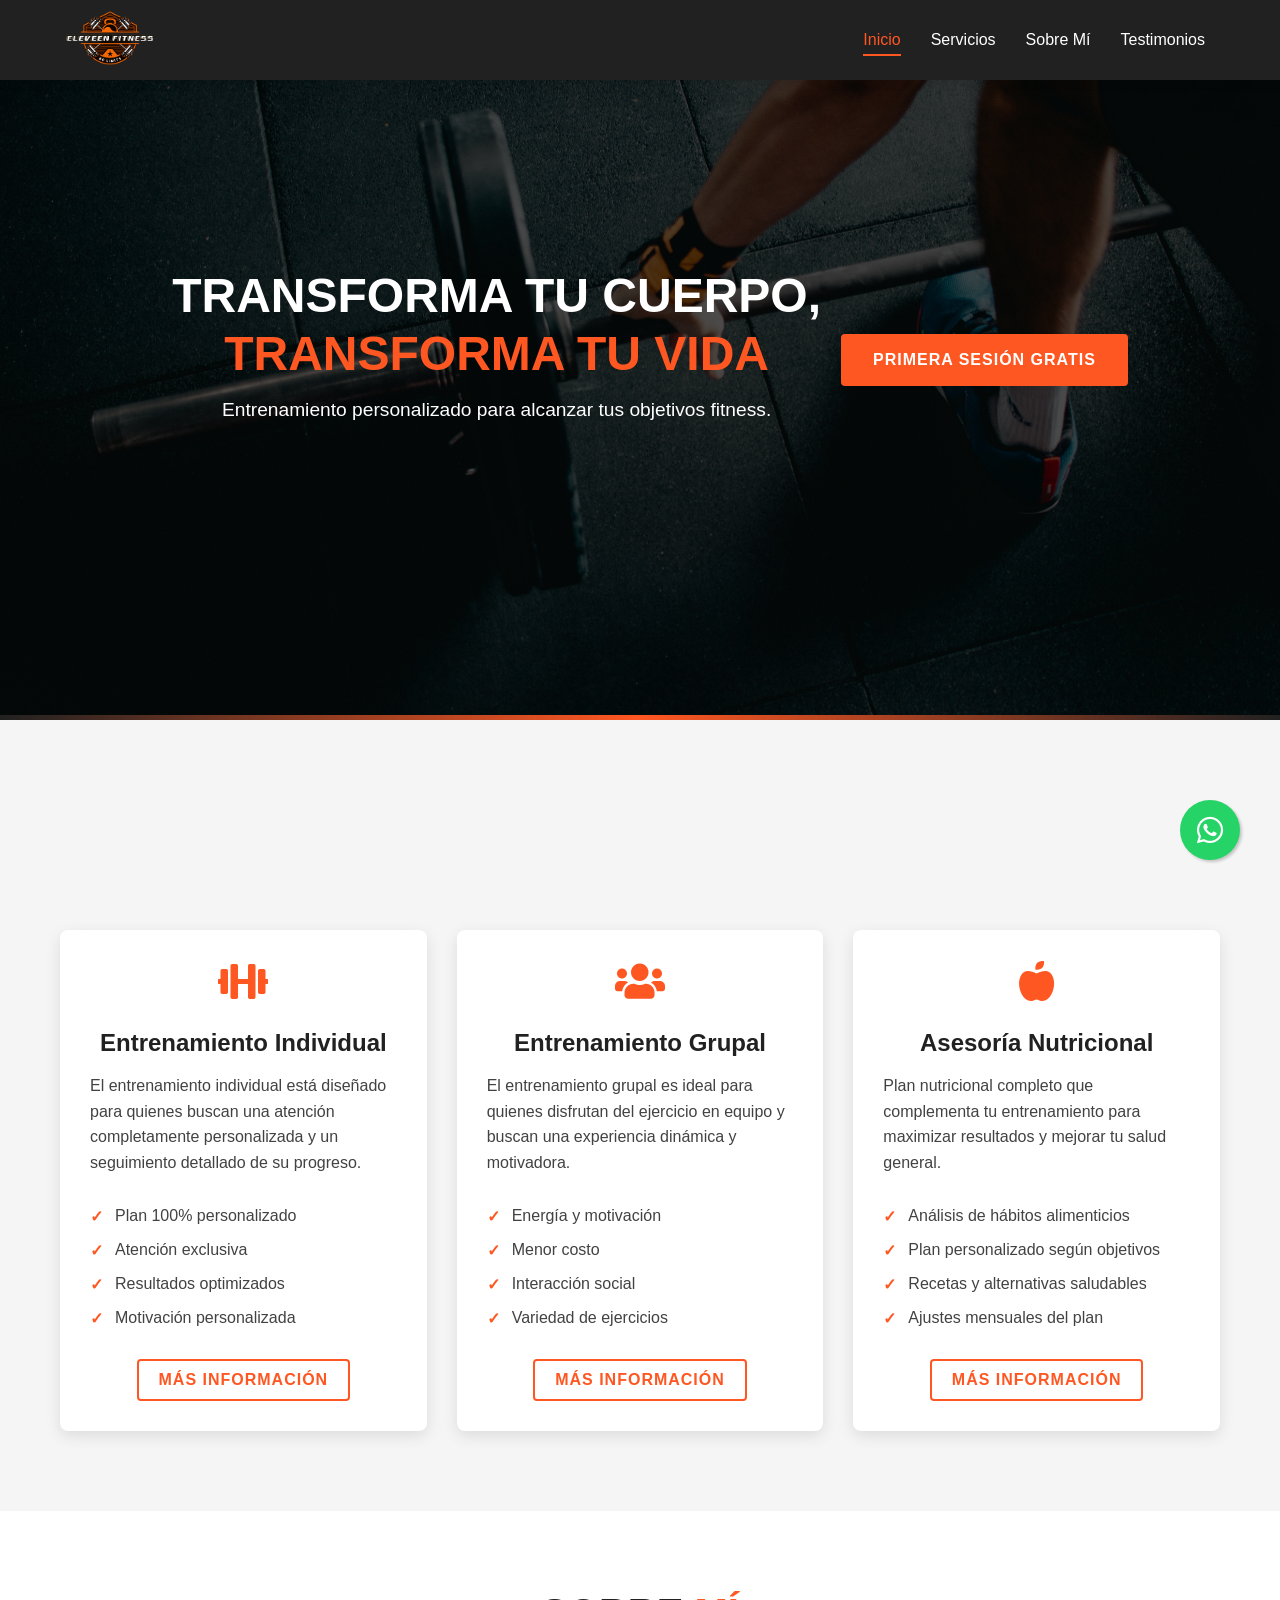
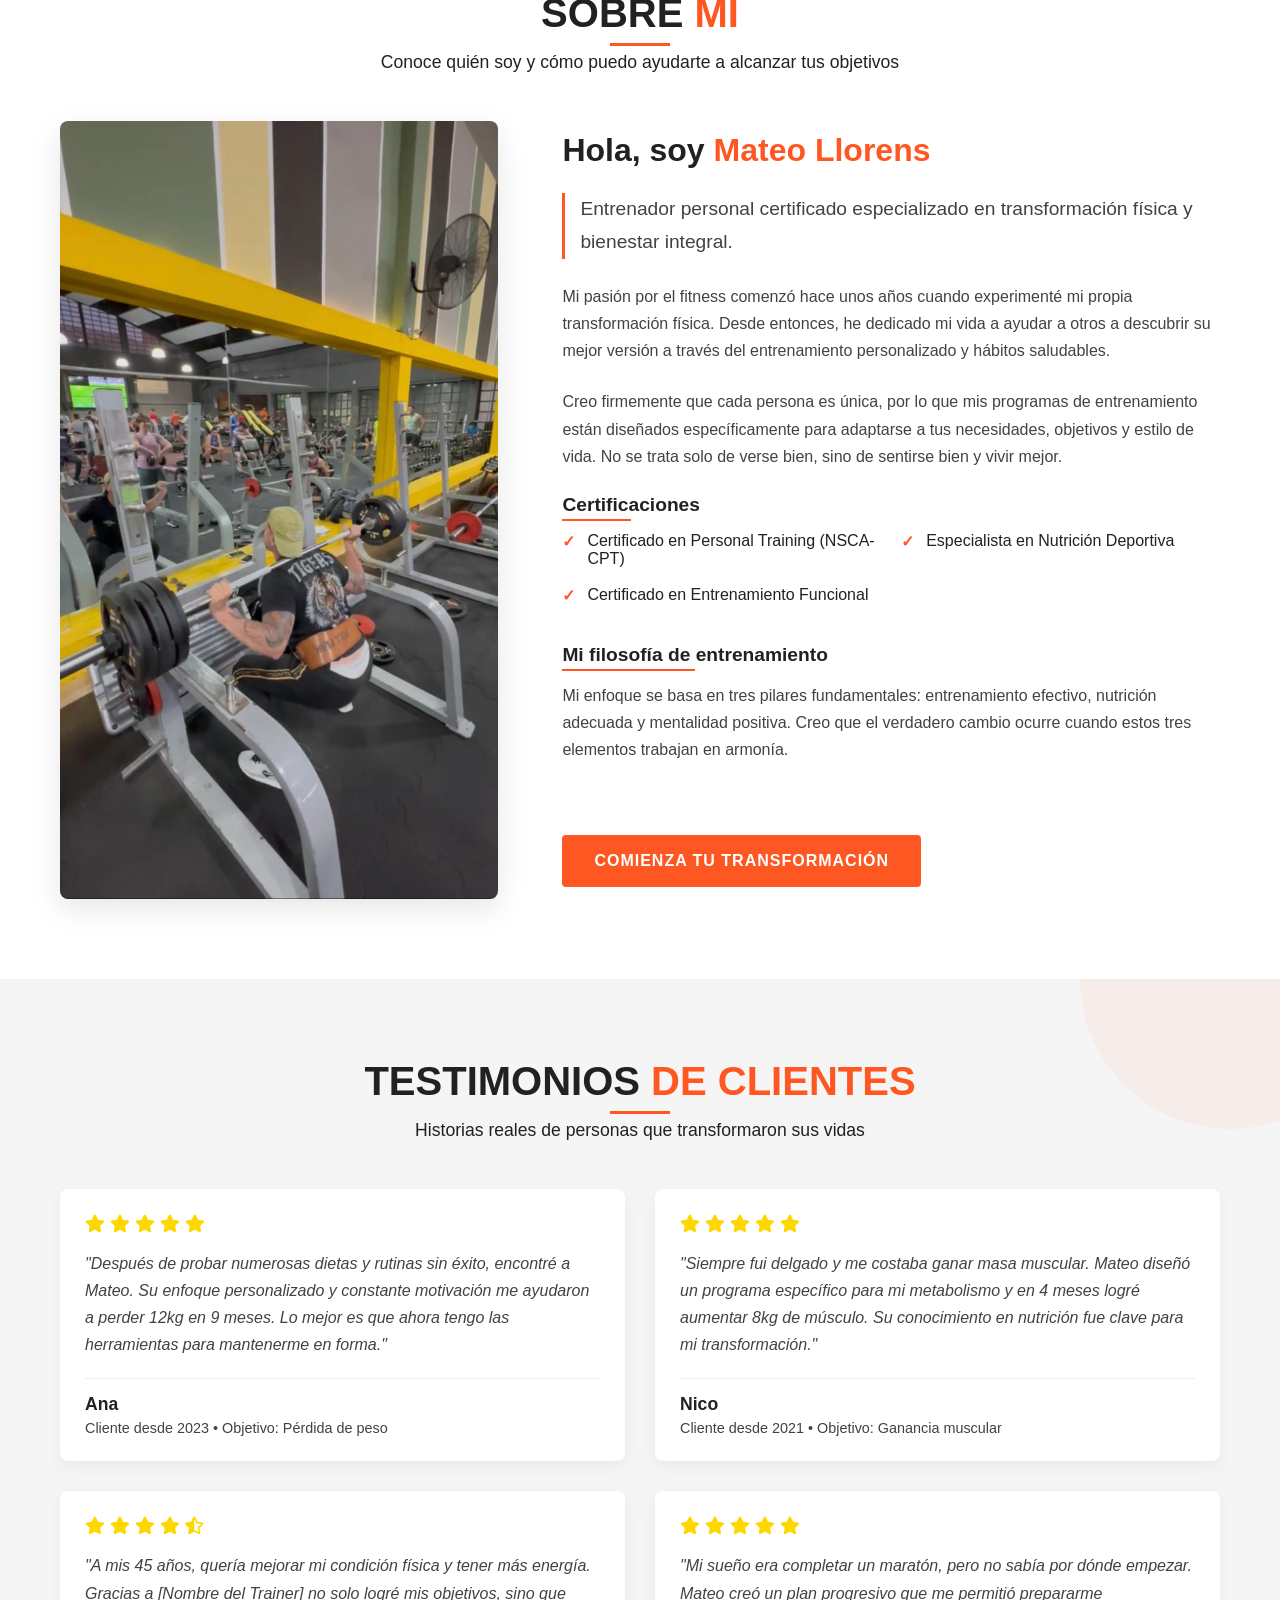
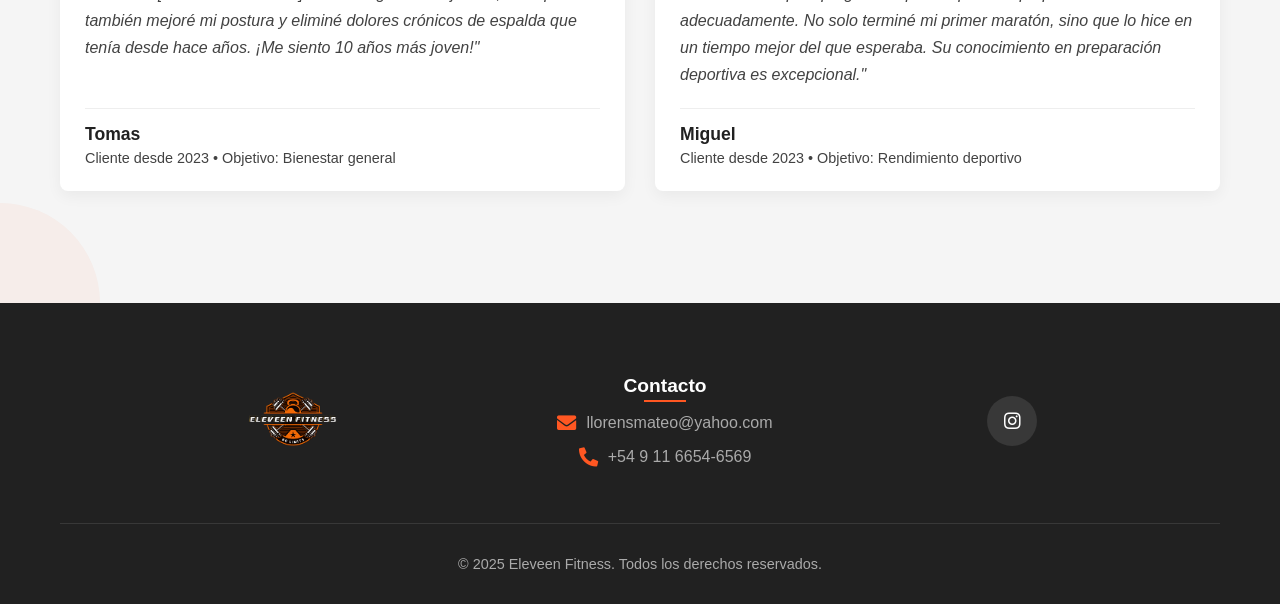
==== commit a1fbc1c8: "Se agrego boton whats app, cambiamos imagenes, efectos de scroll" ====
--- a/eleven-fitness/index.html
+++ b/eleven-fitness/index.html
@@ -10,6 +10,7 @@
       href="https://cdnjs.cloudflare.com/ajax/libs/font-awesome/5.15.4/css/all.min.css"
     />
     <link rel="shortcut icon" href="./img/eleveen-fitness.png" />
+    <link rel="stylesheet" href="https://unpkg.com/aos@next/dist/aos.css" />
   </head>
   <body>
     <header class="header">
@@ -47,17 +48,26 @@
     </header>
     <main>
       <section class="banner-principal">
-        <div class="banner-contenido">
+        <div
+          class="banner-contenido"
+          data-aos="fade-up"
+          data-aos-duration="1000"
+        >
           <h1>TRANSFORMA TU CUERPO, <span>TRANSFORMA TU VIDA</span></h1>
           <p>
             Entrenamiento personalizado para alcanzar tus objetivos fitness.
           </p>
         </div>
-        <a href="#contacto" class="btn-principal">PRIMERA SESIÓN GRATIS</a>
+        <a
+          href="https://wa.me/+5491166546569?text=Hola,%20estoy%20interesado%20en%20la%20primera%20sesión%20gratis"
+          target="_blank"
+          class="btn-principal"
+          >PRIMERA SESIÓN GRATIS</a
+        >
       </section>
       <section class="servicios" id="servicios">
         <div class="contenedor">
-          <div class="encabezado-seccion">
+          <div class="encabezado-seccion" data-aos="fade-up">
             <h2>SERVICIOS <span>PERSONALIZADOS</span></h2>
             <p>
               Programas de entrenamiento adaptados a tus objetivos y necesidades
@@ -148,11 +158,19 @@
           </div>
 
           <div class="contenido-sobre-mi">
-            <div class="imagen-sobre-mi">
+            <div
+              class="imagen-sobre-mi"
+              data-aos="fade-right"
+              data-aos-duration="1000"
+            >
               <img src="./img/mate-sentadilla.jpeg" />
             </div>
 
-            <div class="texto-sobre-mi">
+            <div
+              class="texto-sobre-mi"
+              data-aos="fade-left"
+              data-aos-duration="1000"
+            >
               <h3>Hola, soy <span>Mateo Llorens</span></h3>
               <p class="destacado">
                 Entrenador personal certificado especializado en transformación
@@ -192,7 +210,10 @@
                 </p>
               </div>
 
-              <a href="#contacto" class="btn-principal"
+              <a
+                href="https://wa.me/+5491166546569?text=Hola,%20estoy%20interesado%20en%20tus%20servicios%20de%20entrenamiento%20personal"
+                target="_blank"
+                class="btn-principal"
                 >Comienza tu transformación</a
               >
             </div>
@@ -208,7 +229,11 @@
 
           <div class="slider-testimonios">
             <!-- Testimonio 1 -->
-            <div class="tarjeta-testimonio">
+            <div
+              class="tarjeta-testimonio"
+              data-aos="fade-up"
+              data-aos-delay="0"
+            >
               <div class="contenido-testimonio">
                 <div class="estrellas">
                   <i class="fas fa-star"></i>
@@ -231,7 +256,11 @@
             </div>
 
             <!-- Testimonio 2 -->
-            <div class="tarjeta-testimonio">
+            <div
+              class="tarjeta-testimonio"
+              data-aos="fade-up"
+              data-aos-delay="200"
+            >
               <div class="contenido-testimonio">
                 <div class="estrellas">
                   <i class="fas fa-star"></i>
@@ -254,7 +283,11 @@
             </div>
 
             <!-- Testimonio 3 -->
-            <div class="tarjeta-testimonio">
+            <div
+              class="tarjeta-testimonio"
+              data-aos="fade-up"
+              data-aos-delay="400"
+            >
               <div class="contenido-testimonio">
                 <div class="estrellas">
                   <i class="fas fa-star"></i>
@@ -278,7 +311,11 @@
             </div>
 
             <!-- Testimonio 4 -->
-            <div class="tarjeta-testimonio">
+            <div
+              class="tarjeta-testimonio"
+              data-aos="fade-up"
+              data-aos-delay="600"
+            >
               <div class="contenido-testimonio">
                 <div class="estrellas">
                   <i class="fas fa-star"></i>
@@ -301,12 +338,6 @@
               </div>
             </div>
           </div>
-        </div>
-      </section>
-      <section class="video-entrenamiento">
-        <div class="overlay">
-          
-        <div class="video">
         </div>
       </section>
     </main>
@@ -322,9 +353,30 @@
             />
           </div>
 
+          <div class="footer-seccion">
+            <h4>Contacto</h4>
+            <div class="footer-contacto-lista">
+              <div class="contacto-item">
+                <i class="fas fa-envelope"></i>
+                <a href="mailto:info@nombretrainer.com"
+                  >llorensmateo@yahoo.com</a
+                >
+              </div>
+              <div class="contacto-item">
+                <i class="fas fa-phone-alt"></i>
+                <a href="tel:+1234567890">+54 9 11 6654-6569</a>
+              </div>
+            </div>
+          </div>
+
           <!-- Redes sociales -->
           <div class="footer-redes">
-            <a href="#" aria-label="Instagram" class="red-social">
+            <a
+              href="https://www.instagram.com/eleveen.fitness/"
+              target="_blank"
+              aria-label="Instagram"
+              class="red-social"
+            >
               <i class="fab fa-instagram"></i>
             </a>
           </div>
@@ -514,9 +566,15 @@
         </div>
       </div>
     </div>
-    <a href="#" id="whatsapp-button" class="whatsapp-float" target="_blank">
+    <a
+      href="https://wa.me/+5491166546569?text=Hola,%20estoy%20interesado%20en%20tus%20servicios%20de%20entrenamiento%20personal"
+      id="whatsapp-button"
+      class="whatsapp-float"
+      target="_blank"
+    >
       <i class="fab fa-whatsapp"></i>
-  </a>
+    </a>
     <script src="./js/app.js"></script>
+    <script src="https://unpkg.com/aos@next/dist/aos.js"></script>
   </body>
 </html>
--- a/eleven-fitness/css/styles.css
+++ b/eleven-fitness/css/styles.css
@@ -742,56 +742,6 @@
   color: var(--gris-oscuro);
 }
 
-/* Controles del slider */
-.controles-slider {
-  display: flex;
-  justify-content: center;
-  align-items: center;
-  margin-top: 2rem;
-}
-
-.control-prev,
-.control-next {
-  background-color: var(--blanco);
-  border: none;
-  width: 40px;
-  height: 40px;
-  border-radius: 50%;
-  display: flex;
-  justify-content: center;
-  align-items: center;
-  cursor: pointer;
-  box-shadow: 0 2px 5px rgba(0, 0, 0, 0.1);
-  transition: all 0.3s ease;
-  color: var(--negro-principal);
-}
-
-.control-prev:hover,
-.control-next:hover {
-  background-color: var(--naranja-principal);
-  color: var(--blanco);
-}
-
-.indicadores {
-  display: flex;
-  margin: 0 15px;
-}
-
-.indicador {
-  width: 10px;
-  height: 10px;
-  border-radius: 50%;
-  background-color: #ddd;
-  margin: 0 5px;
-  cursor: pointer;
-  transition: all 0.3s ease;
-}
-
-.indicador.activo {
-  background-color: var(--naranja-principal);
-  transform: scale(1.2);
-}
-
 /* Footer Simple */
 .footer-simple {
   background-color: var(--negro-principal);
@@ -802,9 +752,8 @@
 
 .footer-contenido {
   display: flex;
-  flex-direction: column;
   align-items: center;
-  justify-content: center;
+  justify-content: space-evenly;
   gap: 2rem;
 }
 
@@ -822,6 +771,41 @@
   display: flex;
   gap: 20px;
   justify-content: center;
+}
+
+.footer-contacto {
+  display: flex;
+  justify-content: center;
+  gap: 30px;
+  margin: 1.5rem 0;
+  flex-wrap: wrap;
+}
+
+.contacto-item {
+  display: flex;
+  align-items: center;
+  color: #aaa;
+  transition: color 0.3s ease;
+}
+
+.contacto-item:hover {
+  color: var(--naranja-principal);
+}
+
+.contacto-item i {
+  margin-right: 10px;
+  font-size: 1.2rem;
+  color: var(--naranja-principal);
+}
+
+.contacto-item a {
+  color: #aaa;
+  text-decoration: none;
+  transition: color 0.3s ease;
+}
+
+.contacto-item a:hover {
+  color: var(--naranja-principal);
 }
 
 .red-social {
@@ -835,6 +819,7 @@
   color: var(--blanco);
   font-size: 1.2rem;
   transition: all 0.3s ease;
+  text-decoration: none;
 }
 
 .red-social:hover {
@@ -853,9 +838,65 @@
   font-size: 0.9rem;
 }
 
+.footer-seccion {
+  text-align: center;
+  margin: 1.5rem 0;
+}
+
+.footer-seccion h4 {
+  color: var(--blanco);
+  margin-bottom: 1rem;
+  font-size: 1.2rem;
+  position: relative;
+  display: inline-block;
+}
+
+.footer-seccion h4::after {
+  content: "";
+  position: absolute;
+  width: 50%;
+  height: 2px;
+  background-color: var(--naranja-principal);
+  bottom: -5px;
+  left: 25%;
+}
+
+.footer-contacto-lista {
+  display: flex;
+  flex-direction: column;
+  gap: 15px;
+  align-items: center;
+}
 .logo-img {
   max-height: 80px;
   width: auto;
+}
+
+/* Logo whatsapp */
+.whatsapp-float {
+  position: fixed;
+  width: 60px;
+  height: 60px;
+  bottom: 40px;
+  right: 40px;
+  background-color: #25d366;
+  color: #fff;
+  border-radius: 50px;
+  text-align: center;
+  font-size: 30px;
+  box-shadow: 2px 2px 3px rgba(0, 0, 0, 0.2);
+  z-index: 100;
+  display: flex;
+  align-items: center;
+  justify-content: center;
+  transition: all 0.3s ease;
+  text-decoration: none;
+}
+
+.whatsapp-float:hover {
+  background-color: #20b359;
+  transform: scale(1.1);
+  box-shadow: 3px 3px 5px rgba(0, 0, 0, 0.3);
 }
 
 /* Animación para los iconos de redes sociales */
@@ -892,6 +933,11 @@
 
 /* Media querys */
 @media (max-width: 768px) {
+  .footer-contenido {
+    display: flex;
+    flex-direction: column;
+    align-items: center;
+  }
   .banner-principal {
     height: 70vh;
   }
@@ -1050,4 +1096,18 @@
     opacity: 1;
     visibility: visible;
   }
-}
+
+  .whatsapp-float {
+    width: 50px;
+    height: 50px;
+    bottom: 20px;
+    right: 20px;
+    font-size: 25px;
+  }
+
+  .footer-contacto {
+    flex-direction: column;
+    gap: 15px;
+    align-items: center;
+  }
+}
